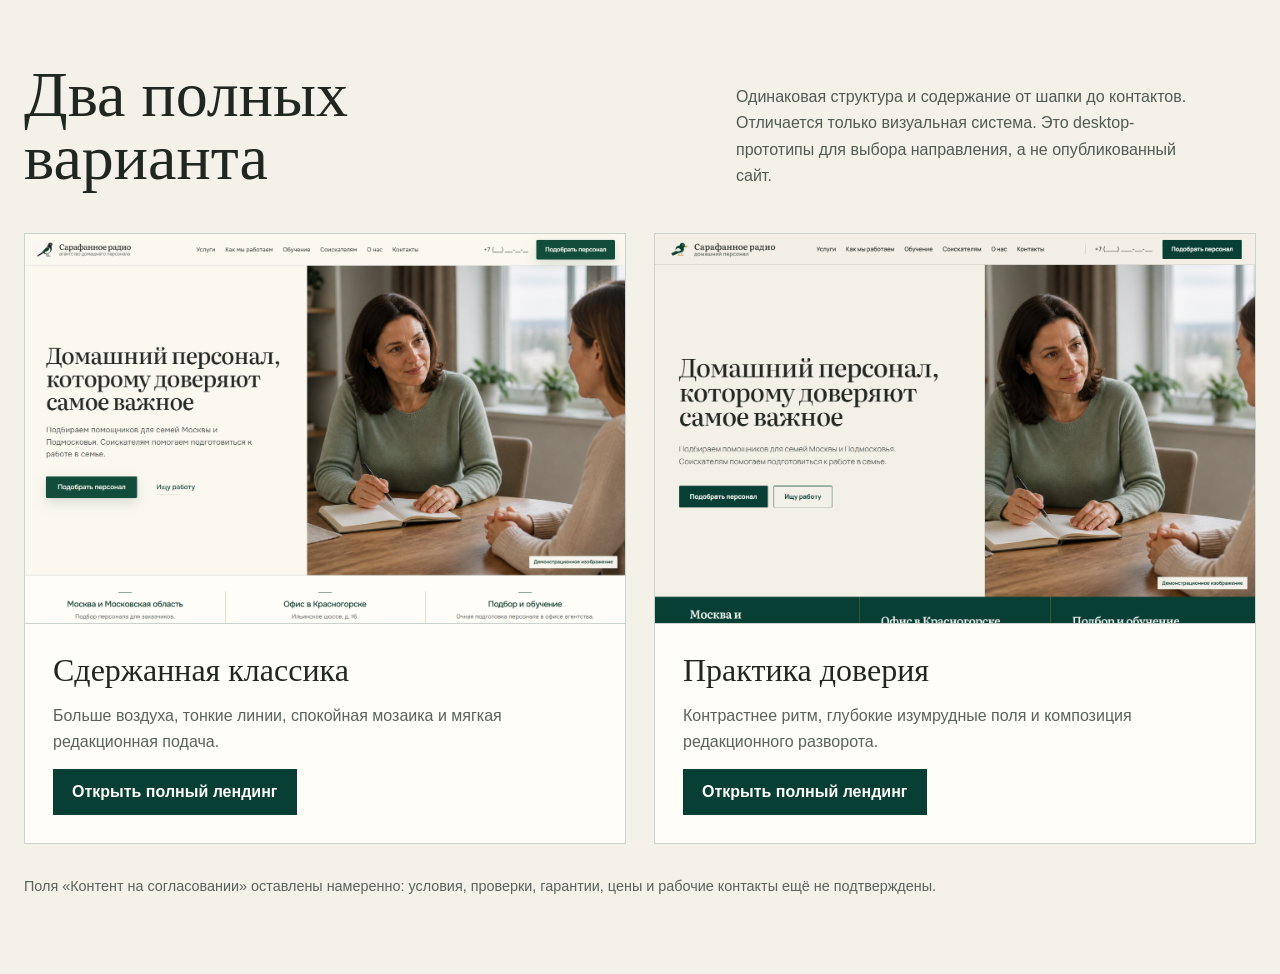
==== index.html @ 503245b3 "Publish two landing page concepts" ====
<!doctype html>
<html lang="ru">
<head>
  <meta charset="utf-8">
  <meta name="viewport" content="width=device-width, initial-scale=1">
  <meta name="robots" content="noindex, nofollow">
  <title>Сарафанное радио | Два desktop-прототипа</title>
  <link rel="icon" href="data:,">
  <style>
    :root { color-scheme: light; --paper: #f4f1e8; --white: #fffdf8; --ink: #202720; --green: #073f35; --line: rgba(7, 63, 53, .22); }
    * { box-sizing: border-box; }
    body { margin: 0; background: var(--paper); color: var(--ink); font-family: "Segoe UI", sans-serif; }
    main { width: min(1440px, calc(100% - 48px)); margin: 0 auto; padding: 64px 0 80px; }
    header { display: grid; grid-template-columns: 1fr minmax(280px, 520px); gap: 48px; align-items: end; margin-bottom: 44px; }
    h1 { max-width: 12ch; margin: 0; font-family: Georgia, serif; font-size: clamp(2.8rem, 5vw, 5.5rem); font-weight: 400; line-height: .98; }
    header p { max-width: 52ch; margin: 0; color: #505b54; font-size: 1rem; line-height: 1.65; }
    .grid { display: grid; grid-template-columns: repeat(2, minmax(0, 1fr)); gap: 28px; }
    article { border: 1px solid var(--line); background: var(--white); }
    figure { height: 390px; margin: 0; overflow: hidden; border-bottom: 1px solid var(--line); }
    img { width: 100%; height: 100%; object-fit: cover; object-position: top; display: block; }
    .copy { display: grid; gap: 14px; padding: 28px; }
    h2 { margin: 0; font-family: Georgia, serif; font-size: 2rem; font-weight: 400; }
    .copy p { min-height: 3.2em; margin: 0; color: #59635d; line-height: 1.6; }
    a { width: fit-content; padding: 14px 19px; color: var(--white); background: var(--green); font-weight: 650; text-decoration: none; }
    a:hover { background: #0e5949; }
    a:focus-visible { outline: 3px solid var(--white); outline-offset: 2px; box-shadow: 0 0 0 6px var(--green); }
    footer { margin-top: 34px; color: #59635d; font-size: .9rem; }
    @media (max-width: 860px) { header, .grid { grid-template-columns: 1fr; } figure { height: 48vw; min-height: 260px; } }
  </style>
</head>
<body>
  <main>
    <header>
      <h1>Два полных варианта</h1>
      <p>Одинаковая структура и содержание от шапки до контактов. Отличается только визуальная система. Это desktop-прототипы для выбора направления, а не опубликованный сайт.</p>
    </header>
    <section class="grid" aria-label="Варианты дизайна">
      <article>
        <figure><img src="review/classic-hero.png" alt="Первый экран варианта Сдержанная классика"></figure>
        <div class="copy">
          <h2>Сдержанная классика</h2>
          <p>Больше воздуха, тонкие линии, спокойная мозаика и мягкая редакционная подача.</p>
          <a href="classic/">Открыть полный лендинг</a>
        </div>
      </article>
      <article>
        <figure><img src="review/practice-hero.png" alt="Первый экран варианта Практика доверия"></figure>
        <div class="copy">
          <h2>Практика доверия</h2>
          <p>Контрастнее ритм, глубокие изумрудные поля и композиция редакционного разворота.</p>
          <a href="practice/">Открыть полный лендинг</a>
        </div>
      </article>
    </section>
    <footer>Поля «Контент на согласовании» оставлены намеренно: условия, проверки, гарантии, цены и рабочие контакты ещё не подтверждены.</footer>
  </main>
</body>
</html>
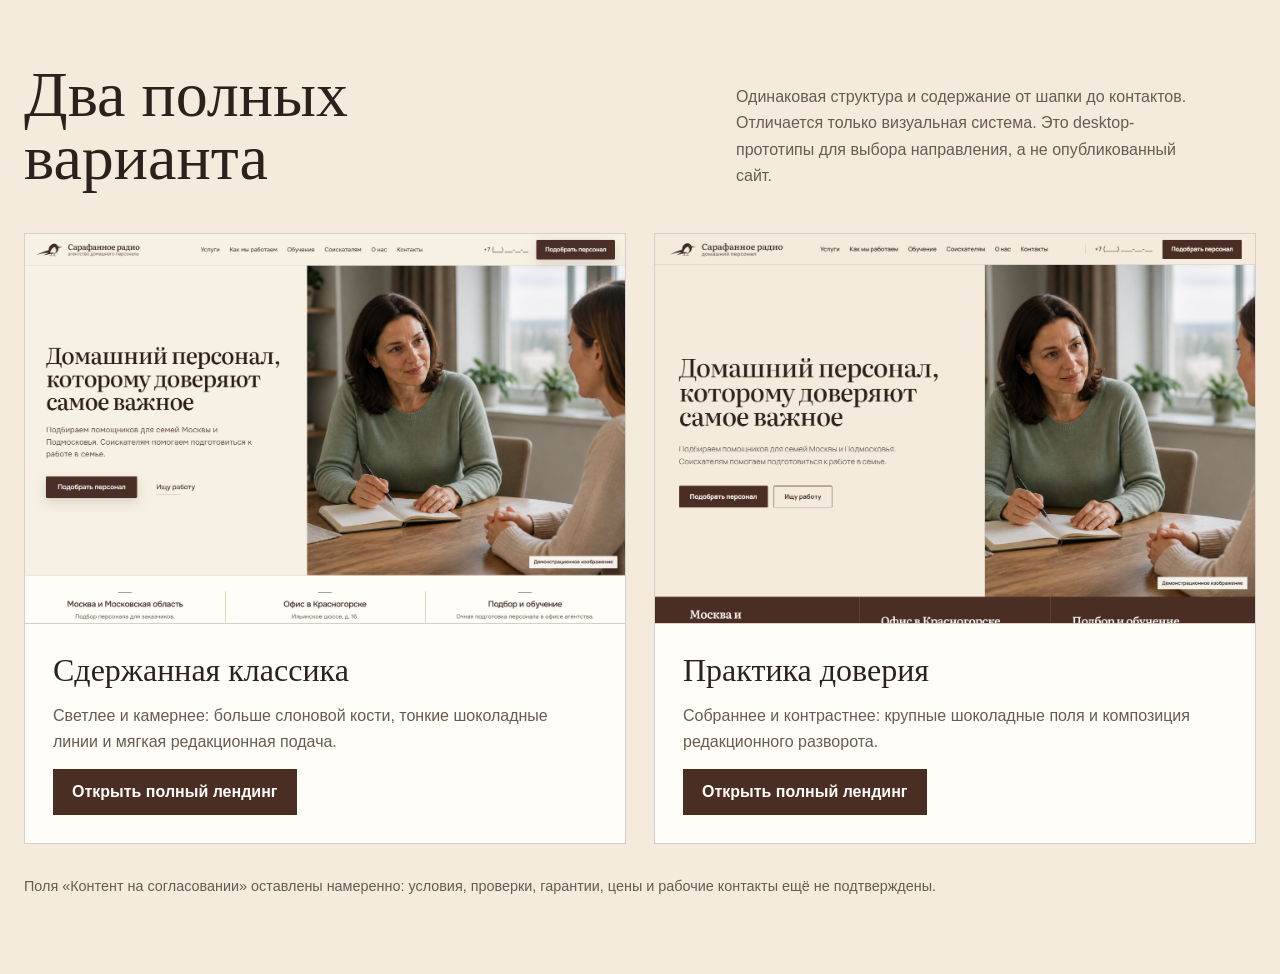
==== commit bdf83e1c: "Update client content and chocolate design variants" ====
--- a/index.html
+++ b/index.html
@@ -7,24 +7,24 @@
   <title>Сарафанное радио | Два desktop-прототипа</title>
   <link rel="icon" href="data:,">
   <style>
-    :root { color-scheme: light; --paper: #f4f1e8; --white: #fffdf8; --ink: #202720; --green: #073f35; --line: rgba(7, 63, 53, .22); }
+    :root { color-scheme: light; --paper: #f4ebdd; --white: #fffdf8; --ink: #2d211c; --chocolate: #4a2e24; --line: rgba(74, 46, 36, .22); }
     * { box-sizing: border-box; }
     body { margin: 0; background: var(--paper); color: var(--ink); font-family: "Segoe UI", sans-serif; }
     main { width: min(1440px, calc(100% - 48px)); margin: 0 auto; padding: 64px 0 80px; }
     header { display: grid; grid-template-columns: 1fr minmax(280px, 520px); gap: 48px; align-items: end; margin-bottom: 44px; }
     h1 { max-width: 12ch; margin: 0; font-family: Georgia, serif; font-size: clamp(2.8rem, 5vw, 5.5rem); font-weight: 400; line-height: .98; }
-    header p { max-width: 52ch; margin: 0; color: #505b54; font-size: 1rem; line-height: 1.65; }
+    header p { max-width: 52ch; margin: 0; color: #695b52; font-size: 1rem; line-height: 1.65; }
     .grid { display: grid; grid-template-columns: repeat(2, minmax(0, 1fr)); gap: 28px; }
     article { border: 1px solid var(--line); background: var(--white); }
     figure { height: 390px; margin: 0; overflow: hidden; border-bottom: 1px solid var(--line); }
     img { width: 100%; height: 100%; object-fit: cover; object-position: top; display: block; }
     .copy { display: grid; gap: 14px; padding: 28px; }
     h2 { margin: 0; font-family: Georgia, serif; font-size: 2rem; font-weight: 400; }
-    .copy p { min-height: 3.2em; margin: 0; color: #59635d; line-height: 1.6; }
-    a { width: fit-content; padding: 14px 19px; color: var(--white); background: var(--green); font-weight: 650; text-decoration: none; }
-    a:hover { background: #0e5949; }
-    a:focus-visible { outline: 3px solid var(--white); outline-offset: 2px; box-shadow: 0 0 0 6px var(--green); }
-    footer { margin-top: 34px; color: #59635d; font-size: .9rem; }
+    .copy p { min-height: 3.2em; margin: 0; color: #695b52; line-height: 1.6; }
+    a { width: fit-content; padding: 14px 19px; color: var(--white); background: var(--chocolate); font-weight: 650; text-decoration: none; }
+    a:hover { background: #2d1b16; }
+    a:focus-visible { outline: 3px solid var(--white); outline-offset: 2px; box-shadow: 0 0 0 6px var(--chocolate); }
+    footer { margin-top: 34px; color: #695b52; font-size: .9rem; }
     @media (max-width: 860px) { header, .grid { grid-template-columns: 1fr; } figure { height: 48vw; min-height: 260px; } }
   </style>
 </head>
@@ -39,7 +39,7 @@
         <figure><img src="review/classic-hero.png" alt="Первый экран варианта Сдержанная классика"></figure>
         <div class="copy">
           <h2>Сдержанная классика</h2>
-          <p>Больше воздуха, тонкие линии, спокойная мозаика и мягкая редакционная подача.</p>
+          <p>Светлее и камернее: больше слоновой кости, тонкие шоколадные линии и мягкая редакционная подача.</p>
           <a href="classic/">Открыть полный лендинг</a>
         </div>
       </article>
@@ -47,7 +47,7 @@
         <figure><img src="review/practice-hero.png" alt="Первый экран варианта Практика доверия"></figure>
         <div class="copy">
           <h2>Практика доверия</h2>
-          <p>Контрастнее ритм, глубокие изумрудные поля и композиция редакционного разворота.</p>
+          <p>Собраннее и контрастнее: крупные шоколадные поля и композиция редакционного разворота.</p>
           <a href="practice/">Открыть полный лендинг</a>
         </div>
       </article>
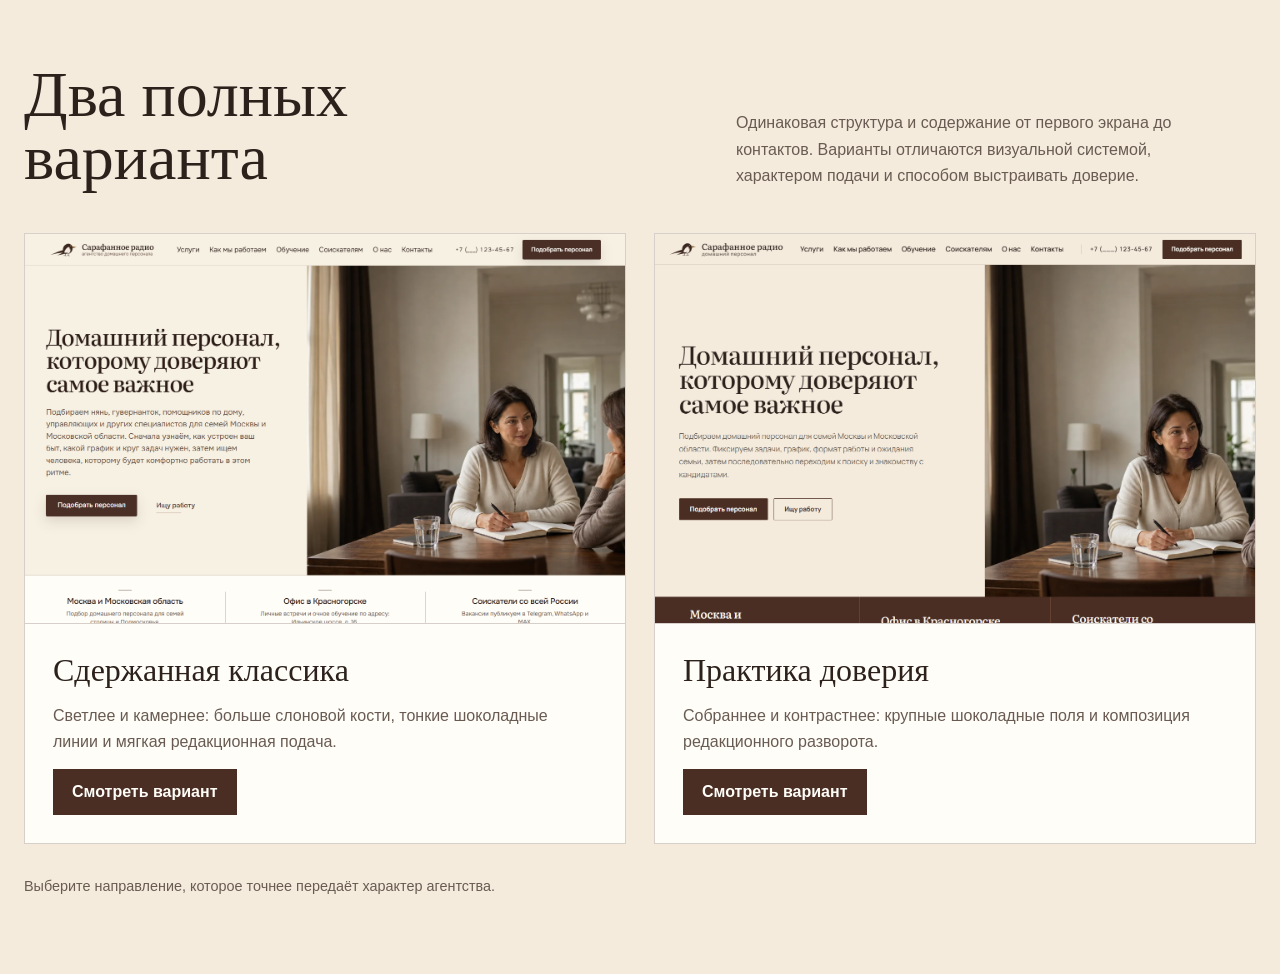
==== commit 9e64aa20: "Add applicant questionnaire and refresh landing content" ====
--- a/index.html
+++ b/index.html
@@ -4,7 +4,7 @@
   <meta charset="utf-8">
   <meta name="viewport" content="width=device-width, initial-scale=1">
   <meta name="robots" content="noindex, nofollow">
-  <title>Сарафанное радио | Два desktop-прототипа</title>
+  <title>Сарафанное радио | Два варианта дизайна</title>
   <link rel="icon" href="data:,">
   <style>
     :root { color-scheme: light; --paper: #f4ebdd; --white: #fffdf8; --ink: #2d211c; --chocolate: #4a2e24; --line: rgba(74, 46, 36, .22); }
@@ -32,7 +32,7 @@
   <main>
     <header>
       <h1>Два полных варианта</h1>
-      <p>Одинаковая структура и содержание от шапки до контактов. Отличается только визуальная система. Это desktop-прототипы для выбора направления, а не опубликованный сайт.</p>
+      <p>Одинаковая структура и содержание от первого экрана до контактов. Варианты отличаются визуальной системой, характером подачи и способом выстраивать доверие.</p>
     </header>
     <section class="grid" aria-label="Варианты дизайна">
       <article>
@@ -40,7 +40,7 @@
         <div class="copy">
           <h2>Сдержанная классика</h2>
           <p>Светлее и камернее: больше слоновой кости, тонкие шоколадные линии и мягкая редакционная подача.</p>
-          <a href="classic/">Открыть полный лендинг</a>
+          <a href="classic/">Смотреть вариант</a>
         </div>
       </article>
       <article>
@@ -48,11 +48,11 @@
         <div class="copy">
           <h2>Практика доверия</h2>
           <p>Собраннее и контрастнее: крупные шоколадные поля и композиция редакционного разворота.</p>
-          <a href="practice/">Открыть полный лендинг</a>
+          <a href="practice/">Смотреть вариант</a>
         </div>
       </article>
     </section>
-    <footer>Поля «Контент на согласовании» оставлены намеренно: условия, проверки, гарантии, цены и рабочие контакты ещё не подтверждены.</footer>
+    <footer>Выберите направление, которое точнее передаёт характер агентства.</footer>
   </main>
 </body>
 </html>
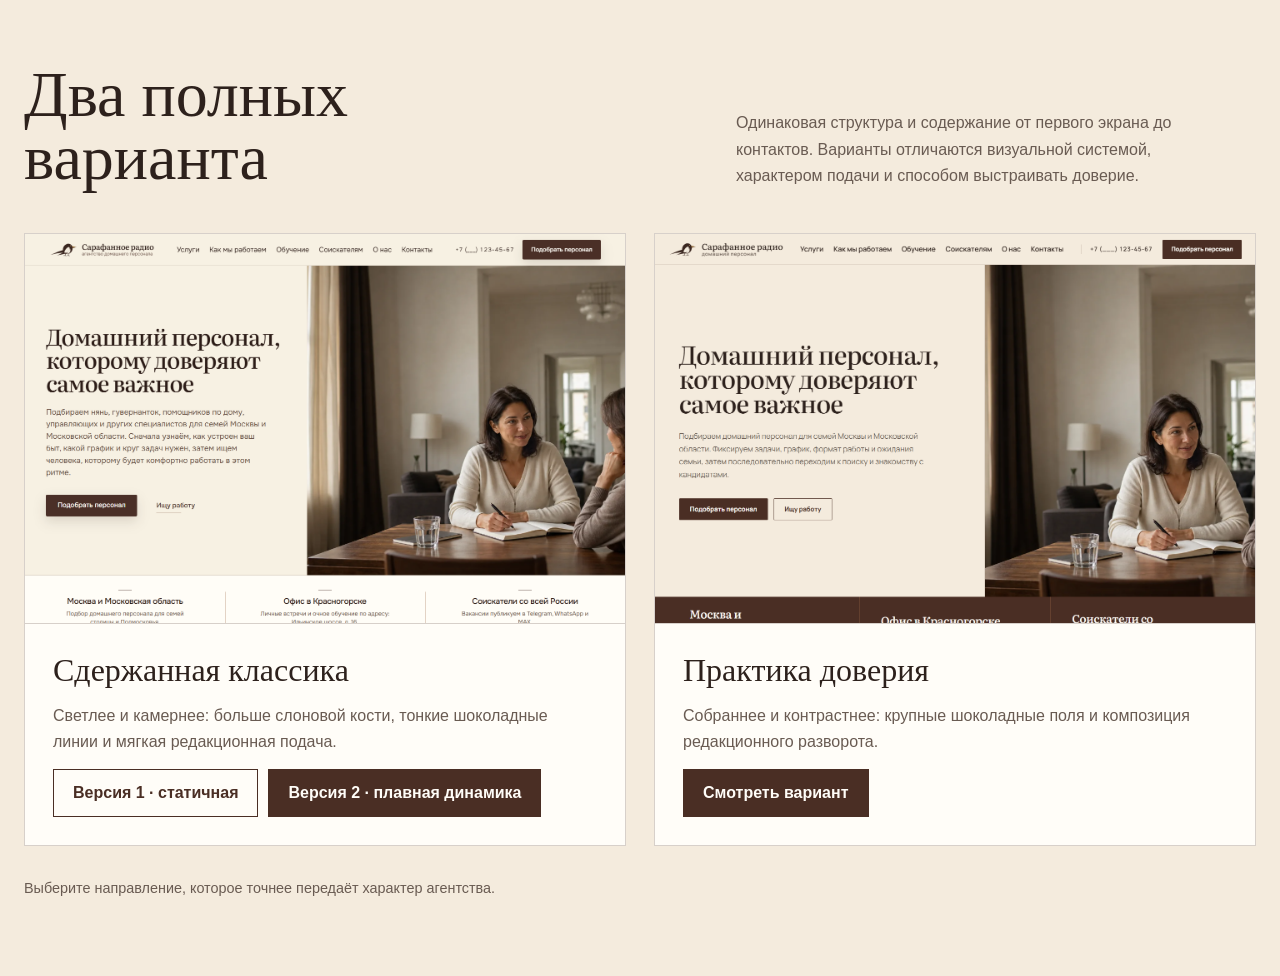
==== commit b53a4edc: "Add quiet premium motion version" ====
--- a/index.html
+++ b/index.html
@@ -21,8 +21,11 @@
     .copy { display: grid; gap: 14px; padding: 28px; }
     h2 { margin: 0; font-family: Georgia, serif; font-size: 2rem; font-weight: 400; }
     .copy p { min-height: 3.2em; margin: 0; color: #695b52; line-height: 1.6; }
-    a { width: fit-content; padding: 14px 19px; color: var(--white); background: var(--chocolate); font-weight: 650; text-decoration: none; }
+    .actions { display: flex; flex-wrap: wrap; gap: 10px; }
+    a { width: fit-content; padding: 14px 19px; color: var(--white); background: var(--chocolate); border: 1px solid var(--chocolate); font-weight: 650; text-decoration: none; }
+    a.secondary { color: var(--chocolate); background: transparent; }
     a:hover { background: #2d1b16; }
+    a.secondary:hover { color: var(--white); }
     a:focus-visible { outline: 3px solid var(--white); outline-offset: 2px; box-shadow: 0 0 0 6px var(--chocolate); }
     footer { margin-top: 34px; color: #695b52; font-size: .9rem; }
     @media (max-width: 860px) { header, .grid { grid-template-columns: 1fr; } figure { height: 48vw; min-height: 260px; } }
@@ -40,7 +43,10 @@
         <div class="copy">
           <h2>Сдержанная классика</h2>
           <p>Светлее и камернее: больше слоновой кости, тонкие шоколадные линии и мягкая редакционная подача.</p>
-          <a href="classic/">Смотреть вариант</a>
+          <div class="actions">
+            <a class="secondary" href="classic/">Версия 1 · статичная</a>
+            <a href="classic-motion/">Версия 2 · плавная динамика</a>
+          </div>
         </div>
       </article>
       <article>
